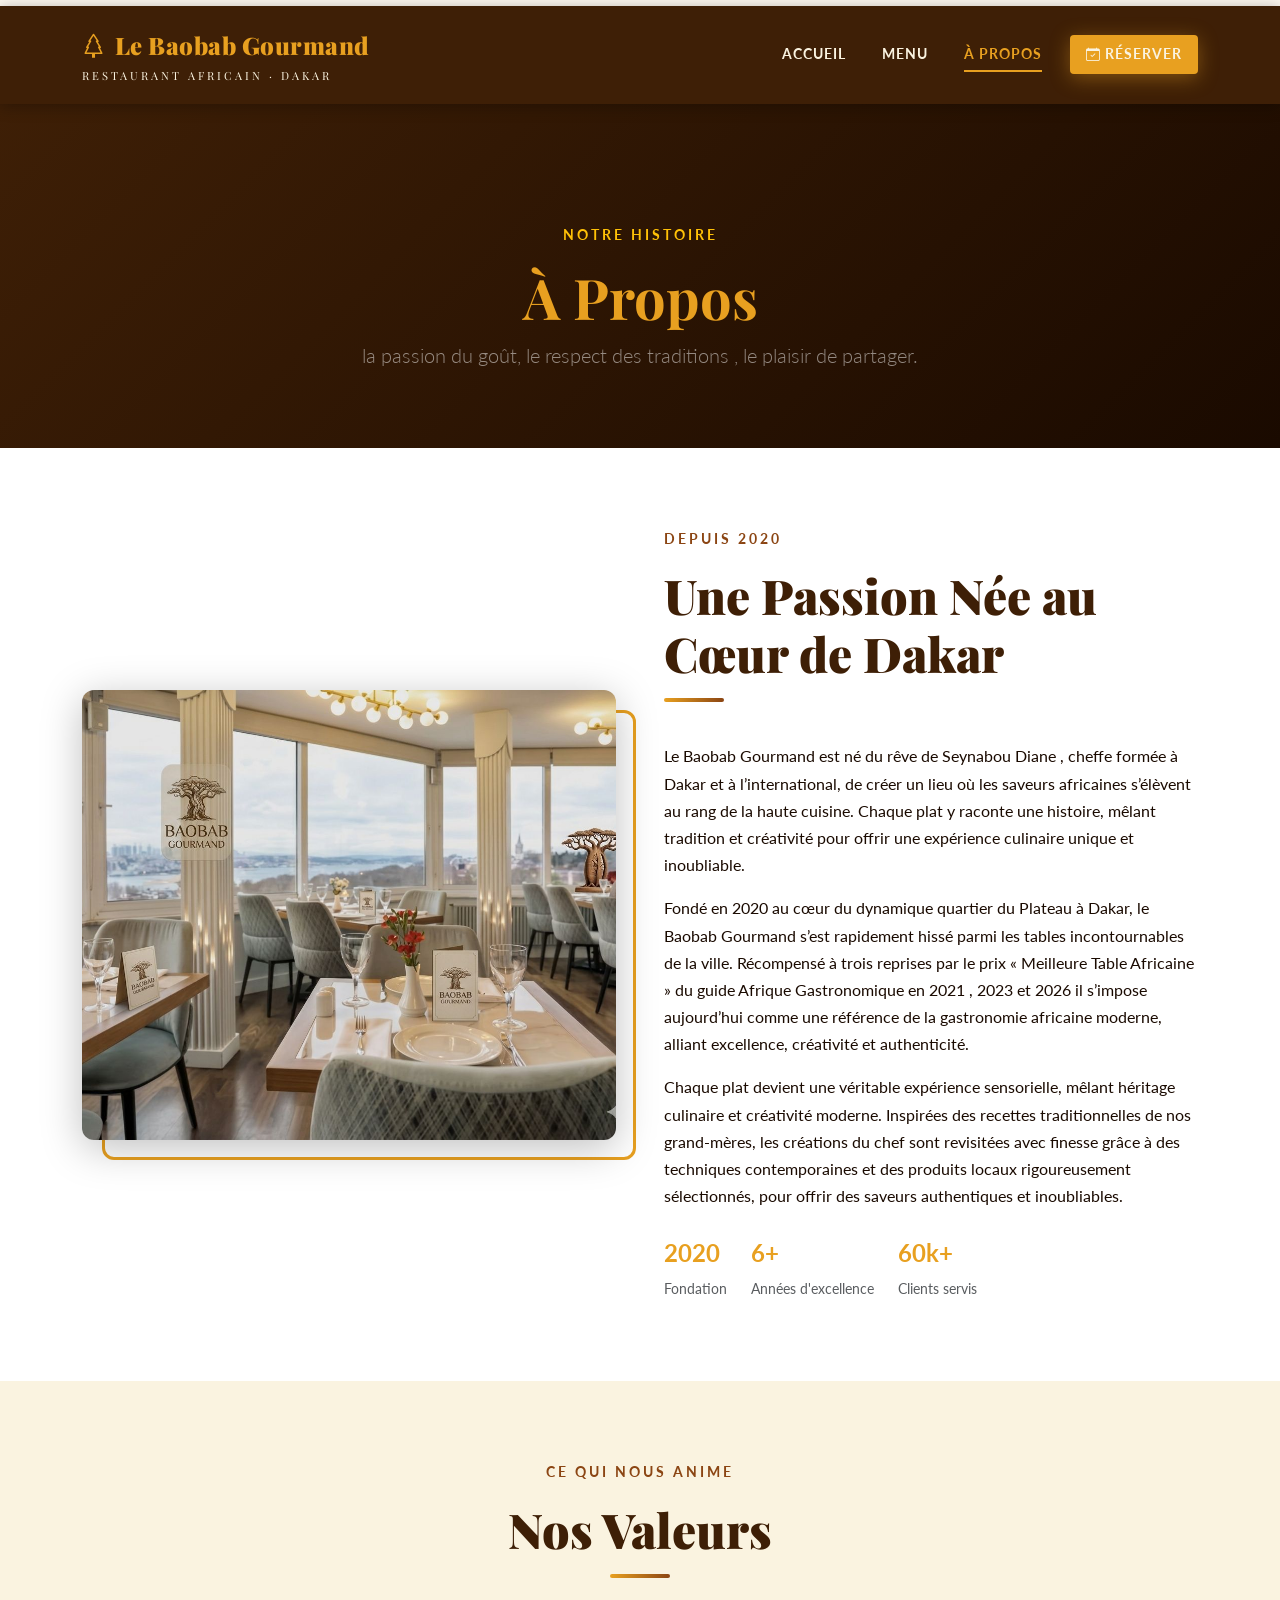
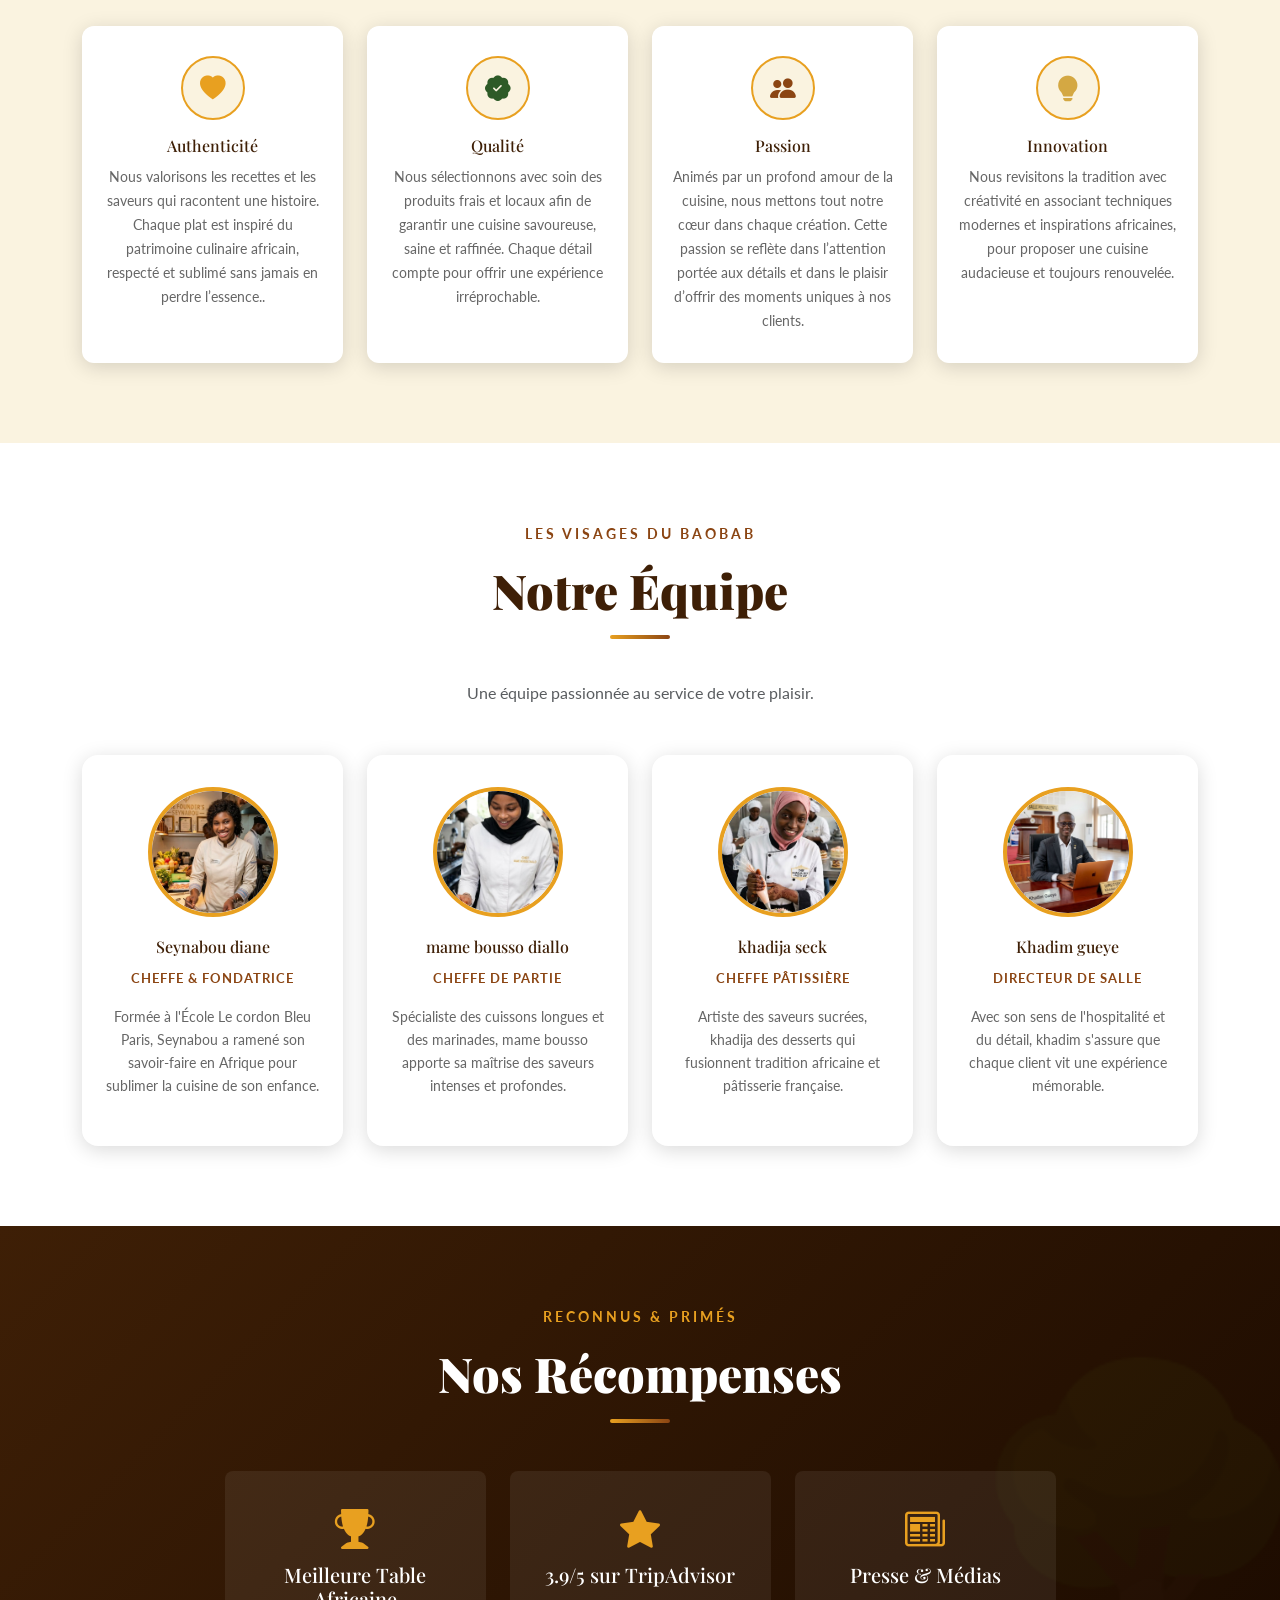
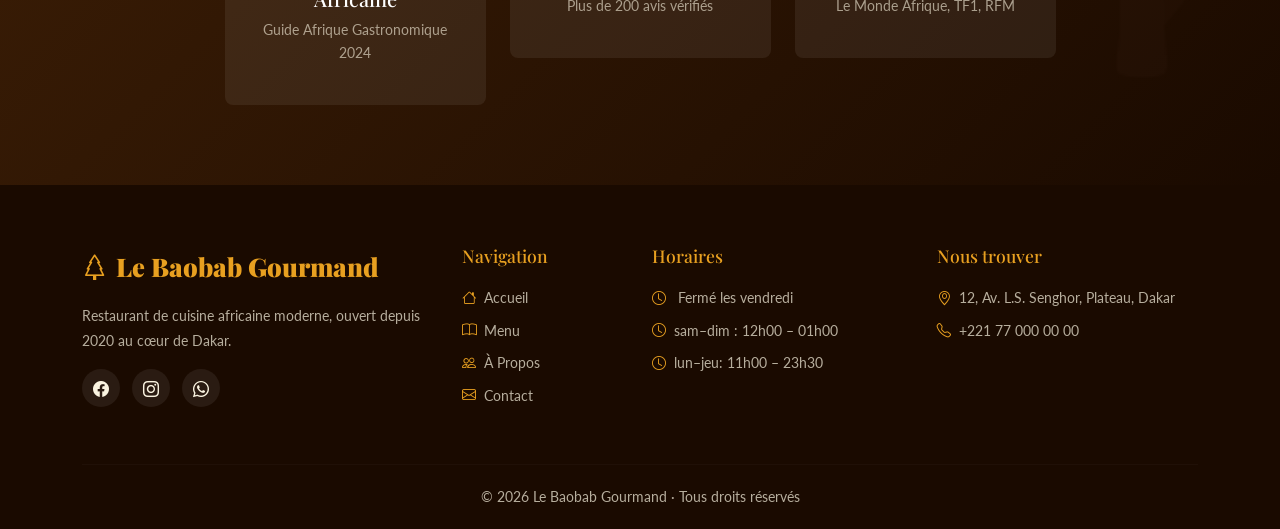
==== about.html @ cda4120e "Add files via upload" ====
<!DOCTYPE html>
<html lang="fr">
<head>
  <meta charset="UTF-8">
  <meta name="viewport" content="width=device-width, initial-scale=1.0">
  <title>À Propos | Le Baobab Gourmand — Restaurant Africain à Dakar</title>
  <meta name="description" content="Histoire, équipe et valeurs du restaurant Le Baobab Gourmand à Dakar.">
  <link href="https://cdn.jsdelivr.net/npm/bootstrap@5.3.3/dist/css/bootstrap.min.css" rel="stylesheet">
  <link rel="stylesheet" href="https://cdn.jsdelivr.net/npm/bootstrap-icons@1.13.1/font/bootstrap-icons.min.css">
  <link rel="stylesheet" href="style.css">
</head>
<body>

  <div class="motif-ligne"></div>

  <!-- ===== NAVBAR ===== -->
  <nav class="navbar navbar-expand-lg navbar-baobab sticky-top">
    <div class="container">
      <a class="navbar-brand navbar-brand-baobab" href="index.html">
        <i class="bi bi-tree me-2"></i>Le Baobab Gourmand
        <span>Restaurant Africain · Dakar</span>
      </a>
      <button class="navbar-toggler" type="button"
              data-bs-toggle="collapse" data-bs-target="#menuNav"
              aria-label="Ouvrir le menu">
        <span class="navbar-toggler-icon"></span>
      </button>
      <div class="collapse navbar-collapse" id="menuNav">
        <ul class="navbar-nav ms-auto align-items-lg-center gap-lg-1">
          <li class="nav-item"><a class="nav-link" href="index.html">Accueil</a></li>
          <li class="nav-item"><a class="nav-link" href="menu.html">Menu</a></li>
          <li class="nav-item"><a class="nav-link active" href="about.html">À Propos</a></li>
          <li class="nav-item ms-lg-2">
            <a class="nav-link btn-primaire px-3 py-2" href="contact.html">
              <i class="bi bi-calendar-check me-1"></i>Réserver
            </a>
          </li>
        </ul>
      </div>
    </div>
  </nav>

  <main>

    <!-- ===== PAGE HERO ===== -->
    <section class="page-hero" aria-label="En-tête de la page À Propos">
      <div class="container">
        <p class="section-sous-titre text-warning">Notre histoire</p>
        <h1 class="display-4 fw-bold">À Propos</h1>
        <p class="lead text-white-50 mt-2">la passion du goût, le respect des traditions , le plaisir de partager.</p>
      </div>
    
    </section>

    <!-- ===== NOTRE HISTOIRE ===== -->
    <section class="section-padding bg-white" aria-labelledby="histoire-titre">
      <div class="container">
        <div class="row align-items-center g-5">
          <div class="col-lg-6 fade-in-scroll">
            <div class="about-intro-img-wrapper">
              <img src="RESTO.jpg"
                   class="about-intro-img"
                   alt="Ambiance chaleureuse du restaurant Le Baobab Gourmand avec décor africain">
            </div>
          </div>
          <div class="col-lg-6 fade-in-scroll">
            <p class="section-sous-titre">Depuis 2020</p>
            <h2 class="section-titre" id="histoire-titre">Une Passion Née au Cœur de Dakar</h2>
            <div class="separateur gauche"></div>
            <p>
              Le Baobab Gourmand est né du rêve de Seynabou Diane , cheffe formée à Dakar et à l’international, de créer un lieu où les saveurs africaines s’élèvent au rang de la haute cuisine. Chaque plat y raconte une histoire, mêlant tradition et créativité pour offrir une expérience culinaire unique et inoubliable.
            </p>
            <p>
              Fondé en 2020 au cœur du dynamique quartier du Plateau à Dakar, le Baobab Gourmand s’est rapidement hissé parmi les tables incontournables de la ville. Récompensé à trois reprises par le prix « Meilleure Table Africaine » du guide Afrique Gastronomique en 2021 , 2023 et 2026 il s’impose aujourd’hui comme une référence de la gastronomie africaine moderne, alliant excellence, créativité et authenticité.
            </p>
            <p>
              Chaque plat devient une véritable expérience sensorielle, mêlant héritage culinaire et créativité moderne. Inspirées des recettes traditionnelles de nos grand-mères, les créations du chef sont revisitées avec finesse grâce à des techniques contemporaines et des produits locaux rigoureusement sélectionnés, pour offrir des saveurs authentiques et inoubliables.
            </p>
            <div class="d-flex gap-4 mt-4">
              <div>
                <div class="fw-bold fs-4" style="color: var(--couleur-safran);">2020</div>
                <small class="text-muted">Fondation</small>
              </div>
              <div>
                <div class="fw-bold fs-4" style="color: var(--couleur-safran);">6+</div>
                <small class="text-muted">Années d'excellence</small>
              </div>
              <div>
                <div class="fw-bold fs-4" style="color: var(--couleur-safran);">60k+</div>
                <small class="text-muted">Clients servis</small>
              </div>
            </div>
          </div>
        </div>
      </div>
    </section>

    <!-- ===== NOS VALEURS ===== -->
    <section class="section-padding" style="background: var(--couleur-ivoire);" aria-labelledby="valeurs-titre">
      <div class="container">
        <div class="text-center mb-5 fade-in-scroll">
          <p class="section-sous-titre">Ce qui nous anime</p>
          <h2 class="section-titre" id="valeurs-titre">Nos Valeurs</h2>
          <div class="separateur"></div>
        </div>
        <div class="row g-4">
          <div class="col-sm-6 col-lg-3 fade-in-scroll">
            <div class="valeur-item">
              <div class="icone"><i class="bi bi-heart-fill" style="color: var(--couleur-safran);"></i></div>
              <h5>Authenticité</h5>
              <p>Nous valorisons les recettes et les saveurs qui racontent une histoire. Chaque plat est inspiré du patrimoine culinaire africain, respecté et sublimé sans jamais en perdre l’essence..</p>
            </div>
          </div>
          <div class="col-sm-6 col-lg-3 fade-in-scroll">
            <div class="valeur-item">
              <div class="icone"><i class="bi bi-patch-check-fill" style="color: var(--couleur-vert);"></i></div>
              <h5>Qualité</h5>
              <p>Nous sélectionnons avec soin des produits frais et locaux afin de garantir une cuisine savoureuse, saine et raffinée. Chaque détail compte pour offrir une expérience irréprochable.</p>
            </div>
          </div>
          <div class="col-sm-6 col-lg-3 fade-in-scroll">
            <div class="valeur-item">
              <div class="icone"><i class="bi bi-people-fill" style="color: var(--couleur-terre);"></i></div>
              <h5>Passion</h5>
              <p>Animés par un profond amour de la cuisine, nous mettons tout notre cœur dans chaque création. Cette passion se reflète dans l’attention portée aux détails et dans le plaisir d’offrir des moments uniques à nos clients.</p>
            </div>
          </div>
          <div class="col-sm-6 col-lg-3 fade-in-scroll">
            <div class="valeur-item">
              <div class="icone"><i class="bi bi-lightbulb-fill" style="color: var(--couleur-or);"></i></div>
              <h5>Innovation</h5>
              <p>Nous revisitons la tradition avec créativité en associant techniques modernes et inspirations africaines, pour proposer une cuisine audacieuse et toujours renouvelée.</p>
            </div>
          </div>
        </div>
      </div>
    </section>

    <!-- ===== L'ÉQUIPE ===== -->
    <section class="section-padding bg-white" aria-labelledby="equipe-titre">
      <div class="container">
        <div class="text-center mb-5 fade-in-scroll">
          <p class="section-sous-titre"> Les visages du Baobab </p>
          <h2 class="section-titre" id="equipe-titre">Notre Équipe</h2>
          <div class="separateur"></div>
          <p class="text-muted">Une équipe passionnée au service de votre plaisir.</p>
        </div>
        <div class="row g-4">
          <!-- Remplacez ces chemins par vos propres photos dans le dossier image/ -->
          <div class="col-sm-6 col-lg-3 fade-in-scroll">
            <div class="equipe-card">
              <img src="seynabou.jpg" alt="Photo de Seynabou diane" class="equipe-photo">
              <h5>Seynabou diane</h5>
              <p class="role">Cheffe & Fondatrice</p>
              <p>Formée à l'École Le cordon Bleu Paris, Seynabou a ramené son savoir-faire en Afrique pour sublimer la cuisine de son enfance.</p>
            </div>
          </div>
          <div class="col-sm-6 col-lg-3 fade-in-scroll">
            <div class="equipe-card">
              <img src="mame bousso.jpg" alt="Photo de Mame Bousso Diallo" class="equipe-photo">
              <h5>mame bousso diallo</h5>
              <p class="role">Cheffe de Partie</p>
              <p>Spécialiste des cuissons longues et des marinades, mame bousso apporte sa maîtrise des saveurs intenses et profondes.</p>
            </div>
          </div>
          <div class="col-sm-6 col-lg-3 fade-in-scroll">
            <div class="equipe-card">
              <img src="khadija.jpg" alt="Photo de Khadija Seck" class="equipe-photo">
              <h5>khadija seck</h5>
              <p class="role">Cheffe Pâtissière</p>
              <p>Artiste des saveurs sucrées, khadija des desserts qui fusionnent tradition africaine et pâtisserie française.</p>
            </div>
          </div>
          <div class="col-sm-6 col-lg-3 fade-in-scroll">
            <div class="equipe-card">
              <img src="khadim.jpg" alt="Photo de Khadim Gueye" class="equipe-photo">
              <h5>Khadim gueye</h5>
              <p class="role">Directeur de Salle</p>
              <p>Avec son sens de l'hospitalité et du détail, khadim s'assure que chaque client vit une expérience mémorable.</p>
            </div>
          </div>
        </div>
      </div>
    </section>

    <!-- ===== RÉCOMPENSES ===== -->
    <section class="bg-baobab section-padding" aria-labelledby="recompenses-titre">
      <div class="container">
        <div class="text-center mb-5 fade-in-scroll">
          <p class="section-sous-titre" style="color: var(--couleur-safran);">Reconnus & primés</p>
          <h2 class="section-titre text-white" id="recompenses-titre">Nos Récompenses</h2>
          <div class="separateur"></div>
        </div>
        <div class="row g-4 justify-content-center">
          <div class="col-sm-6 col-md-4 col-lg-3 fade-in-scroll">
            <div class="text-center p-4 rounded-3" style="background: rgba(255,255,255,0.07);">
              <i class="bi bi-trophy-fill fs-1 mb-3" style="color: var(--couleur-safran);"></i>
              <h5 class="text-white">Meilleure Table Africaine</h5>
              <p style="color: rgba(250,243,224,0.6); font-size:0.85rem;">Guide Afrique Gastronomique 2024</p>
            </div>
          </div>
          <div class="col-sm-6 col-md-4 col-lg-3 fade-in-scroll">
            <div class="text-center p-4 rounded-3" style="background: rgba(255,255,255,0.07);">
              <i class="bi bi-star-fill fs-1 mb-3" style="color: var(--couleur-safran);"></i>
              <h5 class="text-white">3.9/5 sur TripAdvisor</h5>
              <p style="color: rgba(250,243,224,0.6); font-size:0.85rem;">Plus de 200 avis vérifiés</p>
            </div>
          </div>
          <div class="col-sm-6 col-md-4 col-lg-3 fade-in-scroll">
            <div class="text-center p-4 rounded-3" style="background: rgba(255,255,255,0.07);">
              <i class="bi bi-newspaper fs-1 mb-3" style="color: var(--couleur-safran);"></i>
              <h5 class="text-white">Presse & Médias</h5>
              <p style="color: rgba(250,243,224,0.6); font-size:0.85rem;">Le Monde Afrique, TF1, RFM</p>
            </div>
          </div>
        </div>
      </div>
    </section>

  </main>

  <!-- ===== FOOTER ===== -->
  <footer>
    <div class="container">
      <div class="row g-4">
        <div class="col-lg-4 col-md-6">
          <div class="footer-brand mb-3"><i class="bi bi-tree me-2"></i>Le Baobab Gourmand</div>
          <p>Restaurant de cuisine africaine moderne, ouvert depuis 2020 au cœur de Dakar.</p>
          <div class="social-links mt-3">
            <a href="#" aria-label="Facebook"><i class="bi bi-facebook"></i></a>
            <a href="#" aria-label="Instagram"><i class="bi bi-instagram"></i></a>
            <a href="#" aria-label="WhatsApp"><i class="bi bi-whatsapp"></i></a>
          </div>
        </div>
        <div class="col-lg-2 col-md-6">
          <h5>Navigation</h5>
          <ul>
            <li><a href="index.html"><i class="bi bi-house"></i>Accueil</a></li>
            <li><a href="menu.html"><i class="bi bi-book"></i>Menu</a></li>
            <li><a href="about.html"><i class="bi bi-people"></i>À Propos</a></li>
            <li><a href="contact.html"><i class="bi bi-envelope"></i>Contact</a></li>
          </ul>
        </div>
        <div class="col-lg-3 col-md-6">
          <h5>Horaires</h5>
          <ul>
            <li> <i class="bi bi-clock"></i> Fermé les vendredi</li>
            <li><i class="bi bi-clock"></i>sam–dim : 12h00 – 01h00</li>
            <li><i class="bi bi-clock"></i>lun–jeu: 11h00 – 23h30</li>
          </ul>
        </div>
        <div class="col-lg-3 col-md-6">
          <h5>Nous trouver</h5>
          <ul>
            <li><i class="bi bi-geo-alt"></i>12, Av. L.S. Senghor, Plateau, Dakar</li>
            <li><i class="bi bi-telephone"></i><a href="tel:+221770000000">+221 77 000 00 00 </a></li>
          </ul>
        </div>
      </div>
      <hr class="footer-divider">
      <div class="footer-bottom text-center">
        <p class="mb-0">© 2026 Le Baobab Gourmand · Tous droits réservés</p>
      </div>
    </div>
  </footer>

  <button id="btnTop" aria-label="Retour en haut"><i class="bi bi-arrow-up"></i></button>

  <script src="https://cdn.jsdelivr.net/npm/bootstrap@5.3.3/dist/js/bootstrap.bundle.min.js"></script>
  <script src="script.js"></script>
</body>
</html>
---- style.css ----
/* =============================================
   LE BAOBAB GOURMAND — CSS Personnalisé
   Palette : Terre, Safran, Vert forêt, Ivoire
   ============================================= */

@import url('https://fonts.googleapis.com/css2?family=Playfair+Display:ital,wght@0,400;0,700;0,900;1,400&family=Lato:wght@300;400;700&display=swap');

:root {
  --couleur-terre:   #8B4513;
  --couleur-safran:  #E8A020;
  --couleur-vert:    #2D5A27;
  --couleur-ivoire:  #FAF3E0;
  --couleur-brun:    #3E1F06;
  --couleur-sombre:  #1A0A00;
  --couleur-or:      #D4A843;
  --couleur-clair:   #FDF8F0;
  --ombre:           0 4px 20px rgba(0,0,0,0.15);
  --ombre-forte:     0 8px 40px rgba(0,0,0,0.25);
  --transition:      all 0.3s ease;
  --font-titre:      'Playfair Display', Georgia, serif;
  --font-corps:      'Lato', sans-serif;
}

/* ---- GLOBAL ---- */
*, *::before, *::after { box-sizing: border-box; }

html { scroll-behavior: smooth; }

body {
  font-family: var(--font-corps);
  background-color: var(--couleur-clair);
  color: var(--couleur-sombre);
  line-height: 1.7;
  overflow-x: hidden;
}

.skip-link {
  position: absolute;
  left: -9999px;
  top: 0;
  background: var(--couleur-safran);
  color: var(--couleur-sombre);
  padding: 10px 14px;
  border-radius: 0 0 6px 0;
  font-weight: 700;
  z-index: 2000;
}

.skip-link:focus {
  left: 0;
}

h1, h2, h3, h4, h5 {
  font-family: var(--font-titre);
  color: var(--couleur-brun);
}

a { color: var(--couleur-terre); text-decoration: none; transition: var(--transition); }
a:hover { color: var(--couleur-safran); }

img { max-width: 100%; height: auto; }

.section-padding { padding: 80px 0; }
.bg-ivoire { background: var(--couleur-ivoire); }
.cta-reservation { background: linear-gradient(135deg, var(--couleur-vert), #1a3d16); }

/* ---- BANDE DÉCORATIVE ---- */
.motif-ligne {
  height: 6px;
  background: repeating-linear-gradient(
    90deg,
    var(--couleur-safran) 0px, var(--couleur-safran) 20px,
   
  );
}

/* ---- NAVBAR ---- */
.navbar-baobab {
  background: var(--couleur-brun) !important;
  padding: 14px 0;
  box-shadow: 0 2px 15px rgba(0,0,0,0.3);
  transition: var(--transition);
}

.navbar-baobab.scrolled {
  padding: 8px 0;
  background: rgba(62, 31, 6, 0.97) !important;
  backdrop-filter: blur(10px);
}

.navbar-brand-baobab {
  font-family: var(--font-titre);
  font-size: 1.5rem;
  font-weight: 900;
  color: var(--couleur-safran) !important;
  letter-spacing: 0.5px;
}

.navbar-brand-baobab span {
  color: var(--couleur-ivoire);
  font-weight: 300;
  font-size: 0.7rem;
  display: block;
  letter-spacing: 3px;
  text-transform: uppercase;
}

.navbar-baobab .nav-link {
  color: var(--couleur-ivoire) !important;
  font-weight: 700;
  letter-spacing: 1px;
  text-transform: uppercase;
  font-size: 0.85rem;
  padding: 8px 16px !important;
  border-radius: 4px;
  transition: var(--transition);
  position: relative;
}

.navbar-baobab .nav-link::after {
  content: '';
  position: absolute;
  bottom: 2px; left: 16px; right: 16px;
  height: 2px;
  background: var(--couleur-safran);
  transform: scaleX(0);
  transition: transform 0.3s ease;
}

.navbar-baobab .nav-link:hover::after,
.navbar-baobab .nav-link.active::after { transform: scaleX(1); }

.navbar-baobab .nav-link:hover,
.navbar-baobab .nav-link.active { color: var(--couleur-safran) !important; }

.navbar-baobab .navbar-toggler {
  border-color: var(--couleur-safran);
}
.navbar-baobab .navbar-toggler-icon {
  background-image: url("data:image/svg+xml,%3csvg xmlns='http://www.w3.org/2000/svg' viewBox='0 0 30 30'%3e%3cpath stroke='%23E8A020' stroke-linecap='round' stroke-miterlimit='10' stroke-width='2' d='M4 7h22M4 15h22M4 23h22'/%3e%3c/svg%3e");
}

/* ---- HERO (INDEX) ---- */
.hero-section {
  min-height: 100vh;
  background: linear-gradient(135deg, rgba(26,10,0,0.75) 0%, rgba(62,31,6,0.6) 50%, rgba(45,90,39,0.5) 100%),
              url('image\ baobab.jpeg') center/cover no-repeat;
  display: flex;
  align-items: center;
  position: relative;
  overflow: hidden;
}

.hero-section::before {
  content: '';
  position: absolute;
  inset: 0;
  background: radial-gradient(ellipse at 30% 50%, rgba(232,160,32,0.15) 0%, transparent 70%);
}

.hero-badge {
  display: inline-block;
  background: var(--couleur-safran);
  color: var(--couleur-sombre);
  font-size: 0.75rem;
  font-weight: 700;
  letter-spacing: 3px;
  text-transform: uppercase;
  padding: 6px 18px;
  border-radius: 30px;
  margin-bottom: 20px;
}

.hero-titre {
  font-size: clamp(2.8rem, 7vw, 5.5rem);
  font-weight: 900;
  color: var(--couleur-ivoire);
  line-height: 1.1;
  margin-bottom: 24px;
  text-shadow: 0 2px 30px rgba(0,0,0,0.4);
}

.hero-titre em {
  color: var(--couleur-safran);
  font-style: italic;
}

.hero-sous-titre {
  font-size: 1.15rem;
  color: rgba(250,243,224,0.85);
  max-width: 500px;
  margin-bottom: 36px;
  font-weight: 300;
}

.btn-primaire {
  background: var(--couleur-safran);
  color: var(--couleur-sombre);
  border: none;
  padding: 14px 36px;
  font-weight: 700;
  letter-spacing: 1px;
  text-transform: uppercase;
  font-size: 0.9rem;
  border-radius: 4px;
  transition: var(--transition);
  box-shadow: 0 4px 20px rgba(232,160,32,0.4);
}

.btn-primaire:hover {
  background: var(--couleur-or);
  color: var(--couleur-sombre);
  transform: translateY(-2px);
  box-shadow: 0 6px 25px rgba(232,160,32,0.5);
}

.btn-secondaire {
  background: transparent;
  color: var(--couleur-ivoire);
  border: 2px solid rgba(250,243,224,0.5);
  padding: 12px 32px;
  font-weight: 700;
  letter-spacing: 1px;
  text-transform: uppercase;
  font-size: 0.9rem;
  border-radius: 4px;
  transition: var(--transition);
}

.btn-secondaire:hover {
  border-color: var(--couleur-safran);
  color: var(--couleur-safran);
  transform: translateY(-2px);
}

.hero-scroll {
  position: absolute;
  bottom: 30px;
  left: 50%;
  transform: translateX(-50%);
  color: var(--couleur-ivoire);
  font-size: 0.75rem;
  letter-spacing: 2px;
  text-transform: uppercase;
  animation: bounce 2s infinite;
  text-align: center;
}

.hero-scroll i { display: block; font-size: 1.5rem; margin-top: 6px; }

@keyframes bounce {
  0%, 100% { transform: translateX(-50%) translateY(0); }
  50% { transform: translateX(-50%) translateY(-8px); }
}

/* ---- SECTION TITRES ---- */
.section-titre {
  font-size: clamp(2rem, 4vw, 3rem);
  font-weight: 900;
  color: var(--couleur-brun);
  margin-bottom: 8px;
}

.section-sous-titre {
  color: var(--couleur-terre);
  font-size: 0.85rem;
  letter-spacing: 3px;
  text-transform: uppercase;
  font-weight: 700;
  margin-bottom: 16px;
}

.separateur {
  width: 60px;
  height: 4px;
  background: linear-gradient(90deg, var(--couleur-safran), var(--couleur-terre));
  margin: 16px auto 40px;
  border-radius: 2px;
}

.separateur.gauche { margin-left: 0; }

/* ---- PLATS VEDETTES ---- */
.plat-card {
  border: none;
  border-radius: 12px;
  overflow: hidden;
  box-shadow: var(--ombre);
  transition: var(--transition);
  background: white;
  height: 100%;
}

.plat-card:hover {
  transform: translateY(-8px);
  box-shadow: var(--ombre-forte);
}

.plat-card .card-img-top {
  height: 220px;
  object-fit: cover;
  transition: transform 0.4s ease;
}

.plat-card:hover .card-img-top { transform: scale(1.05); }

.plat-card .card-img-container { overflow: hidden; }

.plat-card .card-body { padding: 20px; }

.plat-card .card-title {
  font-family: var(--font-titre);
  font-size: 1.2rem;
  color: var(--couleur-brun);
  margin-bottom: 8px;
}

.plat-prix {
  font-weight: 700;
  color: var(--couleur-safran);
  font-size: 1.1rem;
}

.badge-categorie {
  background: var(--couleur-ivoire);
  color: var(--couleur-terre);
  font-size: 0.7rem;
  letter-spacing: 1.5px;
  text-transform: uppercase;
  font-weight: 700;
  padding: 4px 10px;
  border-radius: 20px;
  border: 1px solid var(--couleur-safran);
}

/* ---- SECTION CHIFFRES ---- */
.bg-baobab {
  background: linear-gradient(135deg, var(--couleur-brun), var(--couleur-sombre));
  position: relative;
  overflow: hidden;
}

.bg-baobab::before {
  content: '🌳';
  position: absolute;
  right: -40px;
  top: 50%;
  transform: translateY(-50%);
  font-size: 18rem;
  opacity: 0.04;
}

.chiffre-item { text-align: center; padding: 30px; }
.chiffre-item .nombre {
  font-family: var(--font-titre);
  font-size: 3.5rem;
  font-weight: 900;
  color: var(--couleur-safran);
  line-height: 1;
}
.chiffre-item .label {
  color: var(--couleur-ivoire);
  font-size: 0.85rem;
  letter-spacing: 2px;
  text-transform: uppercase;
  margin-top: 8px;
  opacity: 0.8;
}

/* ---- TEMOIGNAGES ---- */
.temoignage-card {
  background: white;
  border-radius: 12px;
  padding: 32px;
  box-shadow: var(--ombre);
  border-left: 4px solid var(--couleur-safran);
  height: 100%;
  transition: var(--transition);
}

.temoignage-card:hover { transform: translateY(-4px); box-shadow: var(--ombre-forte); }

.temoignage-card .quote-icon {
  font-size: 2.5rem;
  color: var(--couleur-safran);
  opacity: 0.5;
  line-height: 1;
  margin-bottom: 12px;
}

.temoignage-card .texte { font-style: italic; color: #555; margin-bottom: 20px; }

.temoignage-card .auteur {
  font-weight: 700;
  color: var(--couleur-brun);
  font-size: 0.9rem;
}
.temoignage-card .etoiles { color: var(--couleur-safran); font-size: 0.85rem; }

/* ---- FOOTER ---- */
footer {
  background: var(--couleur-sombre);
  color: var(--couleur-ivoire);
  padding: 60px 0 20px;
}

footer h5 {
  font-family: var(--font-titre);
  color: var(--couleur-safran);
  margin-bottom: 20px;
  font-size: 1.1rem;
}

footer p, footer li { color: rgba(250,243,224,0.7); font-size: 0.9rem; }
footer a { color: rgba(250,243,224,0.7); font-size: 0.9rem; }
footer a:hover { color: var(--couleur-safran); }
footer ul { list-style: none; padding: 0; }
footer ul li { margin-bottom: 8px; }
footer ul li i { color: var(--couleur-safran); margin-right: 8px; }

.footer-brand {
  font-family: var(--font-titre);
  font-size: 1.6rem;
  font-weight: 900;
  color: var(--couleur-safran);
}

.footer-divider {
  border-color: rgba(255,255,255,0.1);
  margin: 40px 0 20px;
}

.footer-bottom { color: rgba(250,243,224,0.4); font-size: 0.8rem; }

.social-links a {
  display: inline-flex;
  align-items: center;
  justify-content: center;
  width: 38px; height: 38px;
  background: rgba(255,255,255,0.07);
  border-radius: 50%;
  color: var(--couleur-ivoire);
  font-size: 1rem;
  margin-right: 8px;
  transition: var(--transition);
}

.social-links a:hover {
  background: var(--couleur-safran);
  color: var(--couleur-sombre);
  transform: translateY(-3px);
}

/* ---- BOUTON RETOUR EN HAUT ---- */
#btnTop {
  position: fixed;
  bottom: 30px;
  right: 30px;
  z-index: 999;
  width: 48px; height: 48px;
  background: var(--couleur-safran);
  color: var(--couleur-sombre);
  border: none;
  border-radius: 50%;
  font-size: 1.1rem;
  cursor: pointer;
  box-shadow: 0 4px 20px rgba(232,160,32,0.4);
  opacity: 0;
  visibility: hidden;
  transition: var(--transition);
  display: flex; align-items: center; justify-content: center;
}

#btnTop.visible { opacity: 1; visibility: visible; }
#btnTop:hover { background: var(--couleur-or); transform: translateY(-4px); }

/* ---- CAROUSEL ---- */
.carousel-baobab .carousel-item {
  height: 500px;
}

.carousel-baobab .carousel-item img {
  height: 100%;
  object-fit: cover;
  filter: brightness(0.7);
}

.carousel-baobab .carousel-caption {
  background: rgba(26,10,0,0.6);
  backdrop-filter: blur(4px);
  border-radius: 8px;
  padding: 20px 28px;
  bottom: 40px;
}

.carousel-baobab .carousel-caption h5 {
  font-family: var(--font-titre);
  font-size: 1.5rem;
  color: var(--couleur-safran);
  margin-bottom: 6px;
}

.carousel-baobab .carousel-caption p { color: var(--couleur-ivoire); margin-bottom: 0; }

.carousel-baobab .carousel-control-prev,
.carousel-baobab .carousel-control-next {
  width: 60px;
}

.carousel-baobab .carousel-indicators [data-bs-target] {
  background-color: var(--couleur-safran);
}

/* ---- PAGE MENU ---- */
.page-hero {
  padding: 120px 0 60px;
  background: linear-gradient(135deg, var(--couleur-brun), var(--couleur-sombre));
  text-align: center;
}

.page-hero h1 { color: var(--couleur-safran); }
.page-hero p { color: rgba(250,243,224,0.8); }

.filtres-menu {
  display: flex;
  flex-wrap: wrap;
  gap: 10px;
  justify-content: center;
  margin-bottom: 50px;
}

.btn-filtre {
  background: white;
  color: var(--couleur-brun);
  border: 2px solid var(--couleur-terre);
  padding: 8px 24px;
  border-radius: 30px;
  font-weight: 700;
  font-size: 0.85rem;
  letter-spacing: 1px;
  text-transform: uppercase;
  cursor: pointer;
  transition: var(--transition);
}

.btn-filtre:hover,
.btn-filtre.actif {
  background: var(--couleur-safran);
  border-color: var(--couleur-safran);
  color: var(--couleur-sombre);
  transform: translateY(-2px);
}

.menu-card {
  border: none;
  border-radius: 12px;
  overflow: hidden;
  box-shadow: var(--ombre);
  transition: var(--transition);
  background: white;
  height: 100%;
}

.menu-card:hover { transform: translateY(-6px); box-shadow: var(--ombre-forte); }

.menu-card .card-img-top {
  height: 250px;
  object-fit: cover;
  transition: transform 0.4s ease;
}

.menu-card:hover .card-img-top { transform: scale(1.06); }
.menu-card .img-wrapper { overflow: hidden; }

.menu-card .card-body { padding: 18px; }

.menu-card .card-title {
  font-family: var(--font-titre);
  font-weight: 700;
  color: var(--couleur-brun);
  margin-bottom: 6px;
}

.menu-card .description { font-size: 0.87rem; color: #666; margin-bottom: 14px; }

.menu-card .prix {
  font-weight: 900;
  font-size: 1.1rem;
  color: var(--couleur-safran);
}

.menu-card .badge {
  font-size: 0.7rem;
  letter-spacing: 1px;
  text-transform: uppercase;
  padding: 5px 12px;
  border-radius: 20px;
}

.badge-entree  { background: #FFF3E0; color: #E65100; border: 1px solid #FFCC80; }
.badge-plat    { background: #E8F5E9; color: #2E7D32; border: 1px solid #A5D6A7; }
.badge-dessert { background: #FCE4EC; color: #C62828; border: 1px solid #F48FB1; }
.badge-boisson { background: #E3F2FD; color: #1565C0; border: 1px solid #90CAF9; }

/* ---- PAGE À PROPOS ---- */
.about-intro-img {
  border-radius: 12px;
  box-shadow: var(--ombre-forte);
  width: 100%;
  height: 450px;
  object-fit: cover;
}

.about-intro-img-wrapper {
  position: relative;
}

.about-intro-img-wrapper::before {
  content: '';
  position: absolute;
  top: 20px; left: 20px;
  right: -20px; bottom: -20px;
  border: 3px solid var(--couleur-safran);
  border-radius: 12px;
  z-index: -1;
}

.valeur-item {
  text-align: center;
  padding: 30px 20px;
  background: white;
  border-radius: 12px;
  box-shadow: var(--ombre);
  transition: var(--transition);
  height: 100%;
}

.valeur-item:hover { transform: translateY(-6px); box-shadow: var(--ombre-forte); }

.valeur-item .icone {
  width: 64px; height: 64px;
  background: var(--couleur-ivoire);
  border-radius: 50%;
  display: flex; align-items: center; justify-content: center;
  margin: 0 auto 16px;
  font-size: 1.6rem;
  border: 2px solid var(--couleur-safran);
}

.valeur-item h5 {
  color: var(--couleur-brun);
  font-size: 1rem;
  margin-bottom: 10px;
}

.valeur-item p { font-size: 0.88rem; color: #666; margin: 0; }

.equipe-card {
  text-align: center;
  background: white;
  border-radius: 16px;
  padding: 32px 24px;
  box-shadow: var(--ombre);
  transition: var(--transition);
  min-height: 100%;
}

.equipe-card:hover { transform: translateY(-6px); box-shadow: var(--ombre-forte); }

.equipe-card img {
  width: 130px; height: 130px;
  border-radius: 50%;
  object-fit: cover;
  border: 4px solid var(--couleur-safran);
  margin-bottom: 20px;
}

.equipe-card h5 { font-size: 1rem; margin-bottom: 4px; }
.equipe-card .role { font-size: 0.8rem; color: var(--couleur-terre); font-weight: 700; letter-spacing: 1px; text-transform: uppercase; }
.equipe-card p { font-size: 0.85rem; color: #666; margin-top: 12px; }

/* ---- PAGE CONTACT ---- */
.contact-form-container {
  background: white;
  border-radius: 12px;
  padding: 40px;
  box-shadow: var(--ombre);
}

.contact-form-container .form-label {
  font-weight: 700;
  font-size: 0.85rem;
  color: var(--couleur-brun);
  letter-spacing: 0.5px;
}

.contact-form-container .form-control,
.contact-form-container .form-select {
  border: 2px solid #E8E0D0;
  border-radius: 8px;
  padding: 10px 14px;
  font-size: 0.9rem;
  transition: var(--transition);
}

.contact-form-container .form-control:focus,
.contact-form-container .form-select:focus {
  border-color: var(--couleur-safran);
  box-shadow: 0 0 0 3px rgba(232,160,32,0.15);
}

.contact-form-container .form-control.is-invalid { border-color: #dc3545; }
.contact-form-container .form-control.is-valid   { border-color: #198754; }

.info-contact-item {
  display: flex;
  align-items: flex-start;
  gap: 16px;
  padding: 20px;
  background: white;
  border-radius: 10px;
  box-shadow: var(--ombre);
  margin-bottom: 16px;
  transition: var(--transition);
}

.info-contact-item:hover { transform: translateX(4px); }

.info-contact-item .icone {
  width: 48px; height: 48px;
  min-width: 48px;
  background: var(--couleur-ivoire);
  border-radius: 10px;
  display: flex; align-items: center; justify-content: center;
  font-size: 1.2rem;
  color: var(--couleur-safran);
  border: 1px solid rgba(232,160,32,0.3);
}

.info-contact-item h6 {
  font-size: 0.8rem;
  letter-spacing: 1px;
  text-transform: uppercase;
  color: var(--couleur-terre);
  font-weight: 700;
  margin-bottom: 4px;
}

.info-contact-item p { color: var(--couleur-sombre); margin: 0; font-size: 0.9rem; }

/* ---- CARTE RESTAURANT ---- */
.carte-container {
  border-radius: 12px;
  overflow: hidden;
  box-shadow: var(--ombre);
}

/* ---- ALERTES FORMULAIRE ---- */
#msg-succes {
  display: none;
  background: #D4EDDA;
  border: 1px solid #C3E6CB;
  color: #155724;
  border-radius: 8px;
  padding: 16px 20px;
  margin-bottom: 20px;
}

/* ---- RESPONSIVE ---- */
@media (max-width: 768px) {
  .hero-titre { font-size: 2.5rem; }
  .section-padding { padding: 50px 0; }
  .carousel-baobab .carousel-item { height: 300px; }
  .contact-form-container { padding: 24px; }
  .about-intro-img { height: 280px; }
  .about-intro-img-wrapper::before { display: none; }
  #btnTop { bottom: 20px; right: 20px; }
}

@media (max-width: 375px) {
  .hero-titre { font-size: 2rem; }
  .btn-primaire, .btn-secondaire { padding: 10px 24px; font-size: 0.8rem; }
}

/* ---- ANIMATIONS ---- */
@keyframes fadeInUp {
  from { opacity: 0; transform: translateY(30px); }
  to   { opacity: 1; transform: translateY(0); }
}

.animate-in { animation: fadeInUp 0.6s ease forwards; }

.hero-section .hero-badge   { animation: fadeInUp 0.6s 0.2s both; }
.hero-section .hero-titre   { animation: fadeInUp 0.6s 0.4s both; }
.hero-section .hero-sous-titre { animation: fadeInUp 0.6s 0.6s both; }
.hero-section .hero-btns    { animation: fadeInUp 0.6s 0.8s both; }
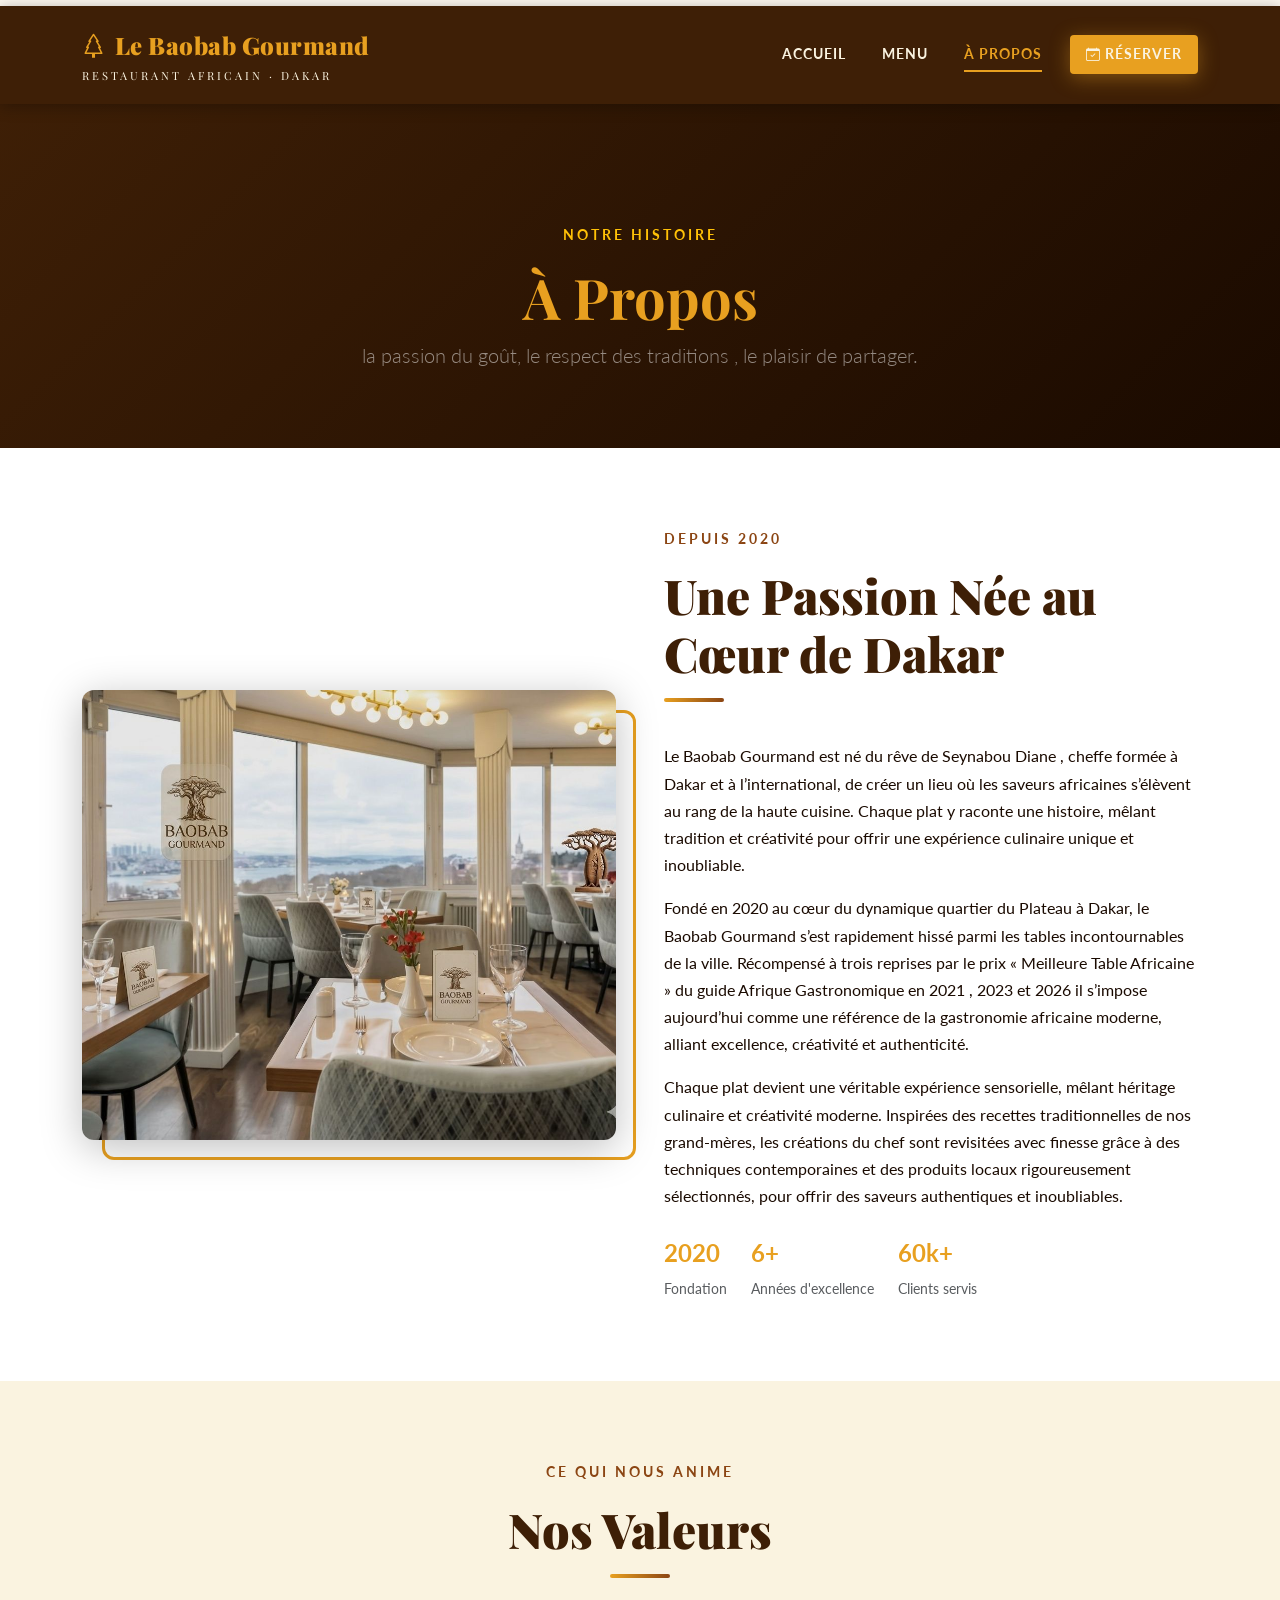
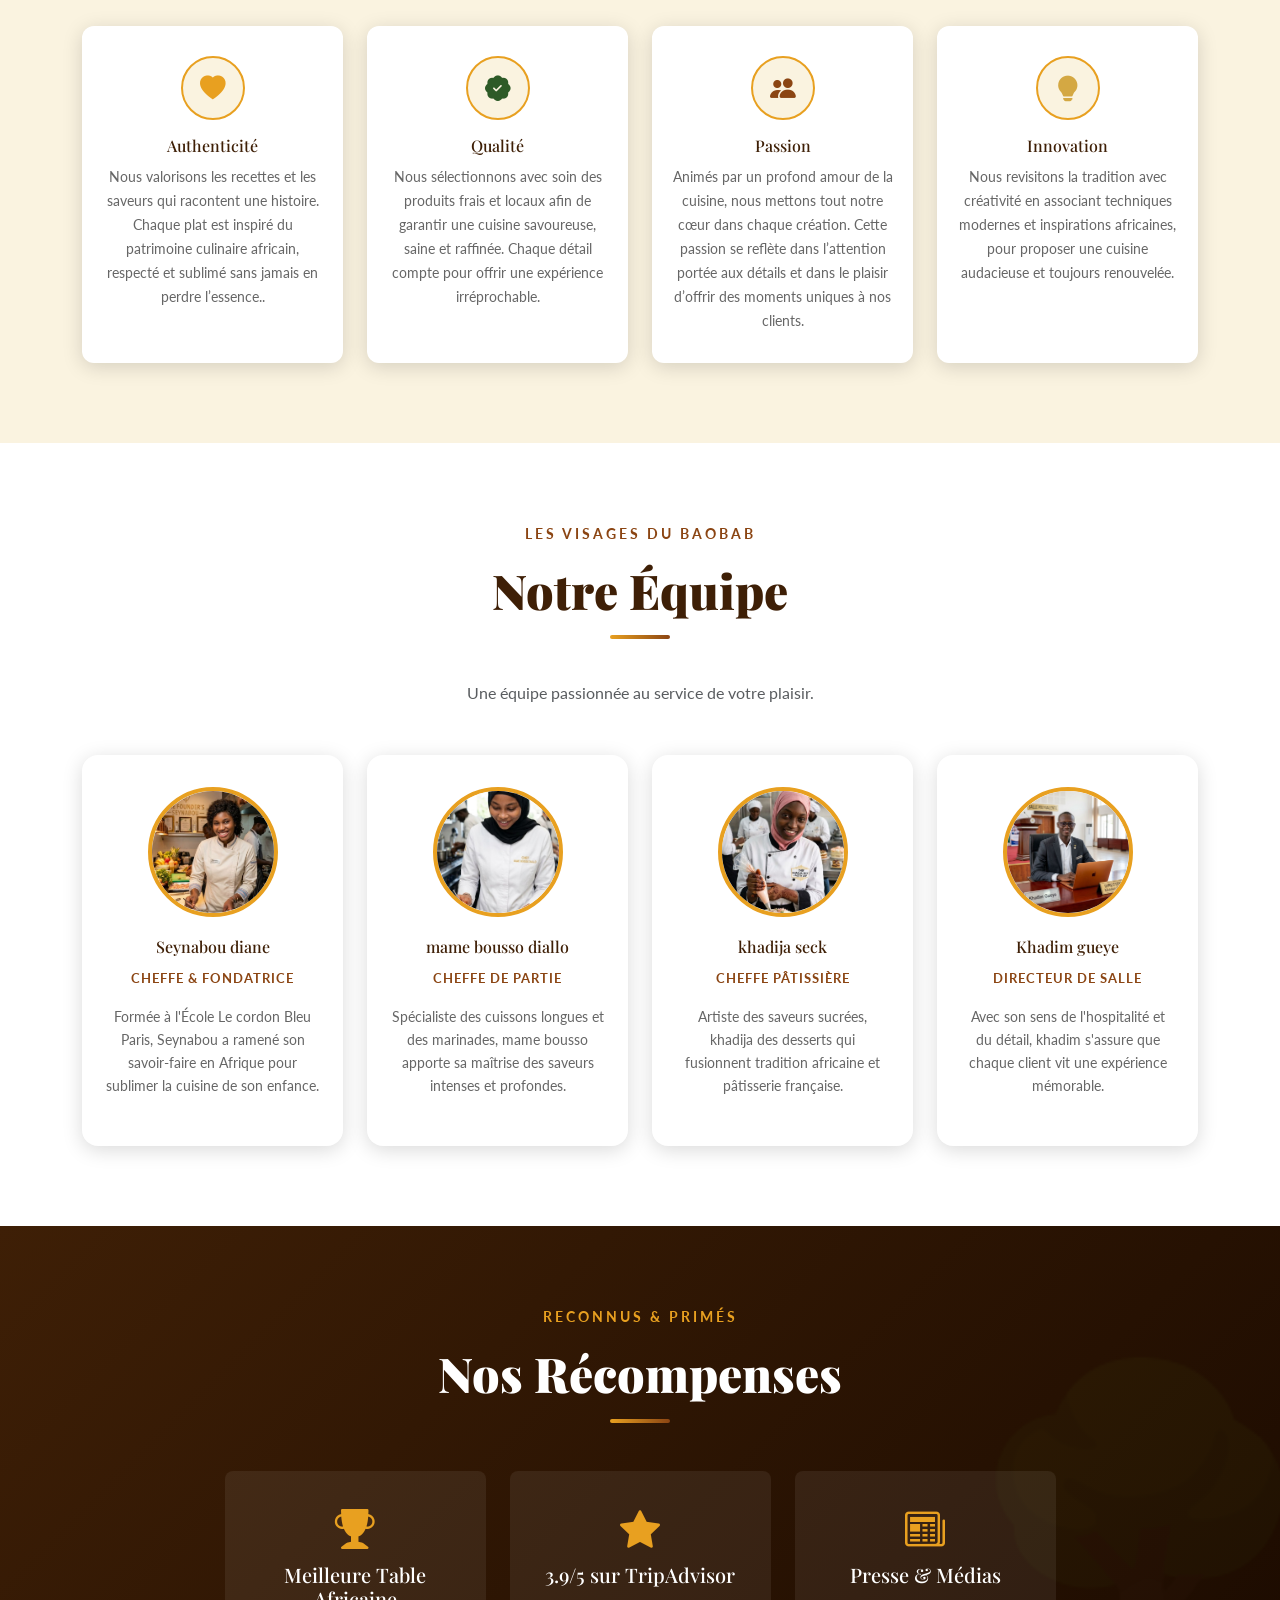
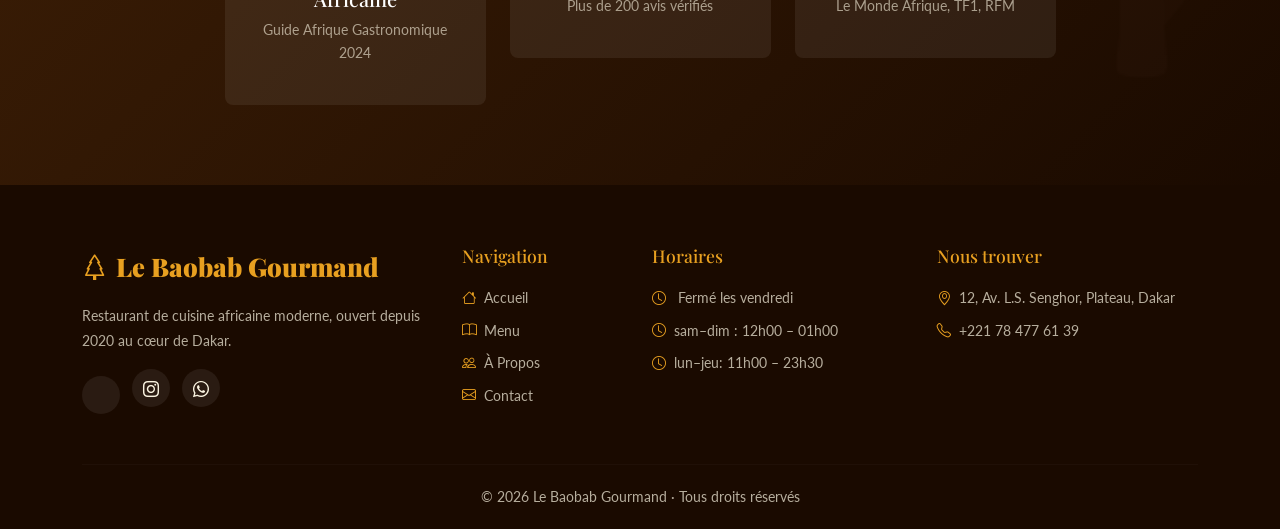
==== commit 416e6e2c: "Fix HTML encoding issues in about.html" ====
--- a/about.html
+++ b/about.html
@@ -227,9 +227,9 @@
           <div class="footer-brand mb-3"><i class="bi bi-tree me-2"></i>Le Baobab Gourmand</div>
           <p>Restaurant de cuisine africaine moderne, ouvert depuis 2020 au cœur de Dakar.</p>
           <div class="social-links mt-3">
-            <a href="#" aria-label="Facebook"><i class="bi bi-facebook"></i></a>
+            <a href="https://dialloboussobally-crypto.github.io/mon-projet/" aria-label="Github"><i class="bi bi-Github"></i></a>
             <a href="#" aria-label="Instagram"><i class="bi bi-instagram"></i></a>
-            <a href="#" aria-label="WhatsApp"><i class="bi bi-whatsapp"></i></a>
+            <a href="78 477 61 39" aria-label="WhatsApp"><i class="bi bi-whatsapp"></i></a>
           </div>
         </div>
         <div class="col-lg-2 col-md-6">
@@ -253,7 +253,7 @@
           <h5>Nous trouver</h5>
           <ul>
             <li><i class="bi bi-geo-alt"></i>12, Av. L.S. Senghor, Plateau, Dakar</li>
-            <li><i class="bi bi-telephone"></i><a href="tel:+221770000000">+221 77 000 00 00 </a></li>
+            <li><i class="bi bi-telephone"></i><a href="tel:+22178 477 61 39">+221 78 477 61 39 </a></li>
           </ul>
         </div>
       </div>
@@ -269,4 +269,4 @@
   <script src="https://cdn.jsdelivr.net/npm/bootstrap@5.3.3/dist/js/bootstrap.bundle.min.js"></script>
   <script src="script.js"></script>
 </body>
-</html>+</html>
